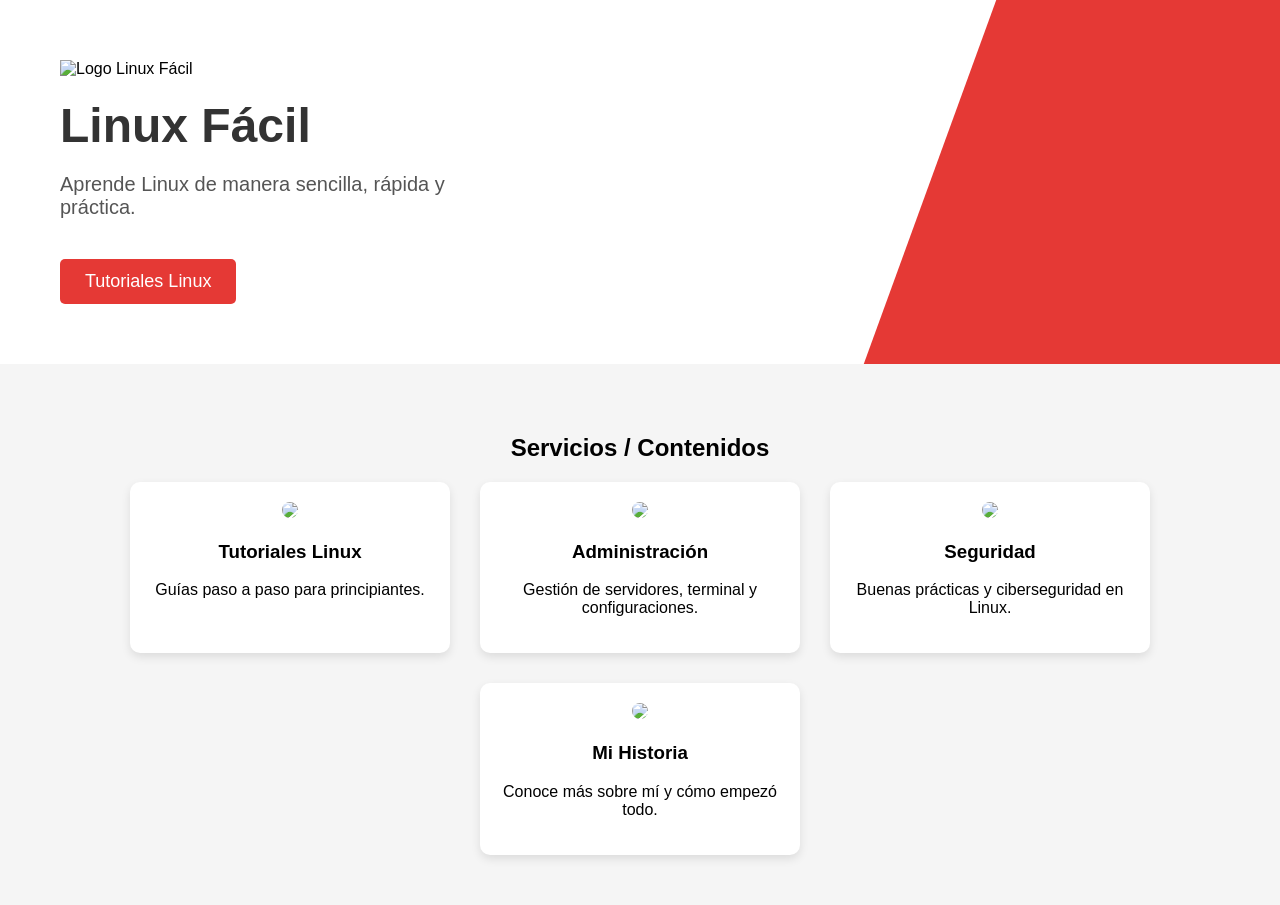
==== index.html @ ea3fd3b8 "Add files via upload" ====
<!DOCTYPE html>
<html lang="es">
<head>
<meta charset="UTF-8">
<title>Linux Fácil - Aprende Linux Fácilmente</title>
<link rel="stylesheet" href="css/style.css">
</head>
<body>
<header>
    <div class="hero-content">
        <img class="logo" src="https://i.postimg.cc/mcX7N1PK/logo.png" alt="Logo Linux Fácil">
        <h1>Linux Fácil</h1>
        <p>Aprende Linux de manera sencilla, rápida y práctica.</p>
        <a class="btn" href="tutoriales.html">Tutoriales Linux</a>
    </div>
    <div class="hero-img">
        <img src="https://i.postimg.cc/2qcnFL1t/banner.png" alt="Banner Linux Fácil">
    </div>
</header>
<div class="section">
    <h2>Servicios / Contenidos</h2>
    <div class="services">
        <a href="tutoriales.html" class="card">
            <img src="https://i.postimg.cc/2qcnFL1t/banner.png">
            <h3>Tutoriales Linux</h3>
            <p>Guías paso a paso para principiantes.</p>
        </a>
        <a href="administracion.html" class="card">
            <img src="https://i.postimg.cc/2qcnFL1t/banner.png">
            <h3>Administración</h3>
            <p>Gestión de servidores, terminal y configuraciones.</p>
        </a>
        <a href="seguridad.html" class="card">
            <img src="https://i.postimg.cc/2qcnFL1t/banner.png">
            <h3>Seguridad</h3>
            <p>Buenas prácticas y ciberseguridad en Linux.</p>
        </a>
        <a href="mihistoria.html" class="card">
            <img src="https://i.postimg.cc/mcX7N1PK/logo.png">
            <h3>Mi Historia</h3>
            <p>Conoce más sobre mí y cómo empezó todo.</p>
        </a>
    </div>
</div>
</body>
</html>
---- css/style.css ----
body { margin:0; font-family: Arial; background:#f5f5f5; }
header { background:#fff; display:flex; padding:60px; align-items:center; justify-content:space-between; position:relative; overflow:hidden; }
header::before { content:""; position:absolute; right:-150px; top:0; width:500px; height:100%; background:#e53935; transform:skewX(-20deg); z-index:1; }
.logo { width:110px; margin-bottom:20px; z-index:2; }
.hero-content { z-index:2; flex:1; }
.hero-content h1 { font-size:48px; margin:0; font-weight:bold; color:#333; }
.hero-content p { color:#555; font-size:20px; max-width:450px; }
.btn { background:#e53935; color:#fff; padding:12px 25px; border-radius:5px; text-decoration:none; font-size:18px; display:inline-block; margin-top:20px; }
.hero-img img { width:420px; border-radius:10px; filter:brightness(0.75); z-index:2; }
.section { padding:50px; text-align:center; }
.services { display:flex; justify-content:center; gap:30px; flex-wrap:wrap; }
.card { background:white; width:280px; padding:20px; border-radius:10px; box-shadow:0 4px 10px rgba(0,0,0,0.1); text-decoration:none; color:black; }
.card img { width:100%; border-radius:10px; }
.title-center { text-align:center; padding:20px; }
.text-box { width:60%; margin:auto; background:white; padding:20px; border-radius:10px; box-shadow:0 4px 10px rgba(0,0,0,0.1); font-size:18px; }
.video-card { width:350px; background:white; border-radius:10px; box-shadow:0 4px 10px rgba(0,0,0,0.1); overflow:hidden; margin:10px; }
iframe { width:100%; height:200px; }
.title { padding:10px; font-size:16px; font-weight:bold; }
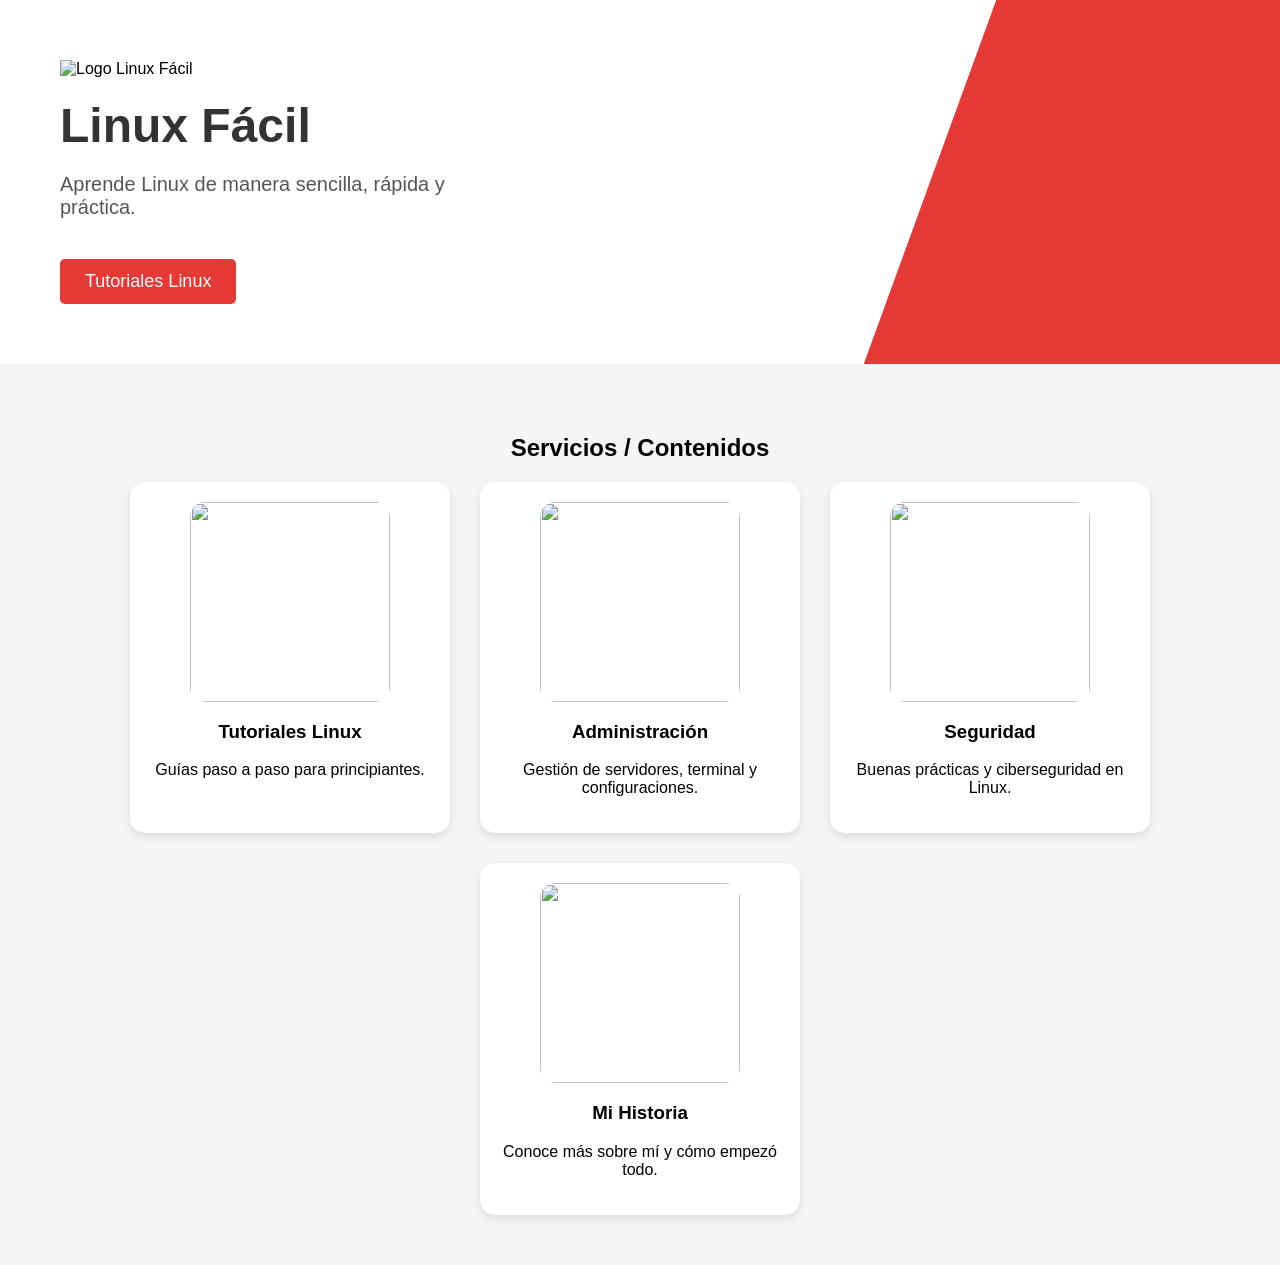
==== commit 6b3d1e71: "Add files via upload" ====
--- a/index.html
+++ b/index.html
@@ -6,6 +6,7 @@
 <link rel="stylesheet" href="css/style.css">
 </head>
 <body>
+
 <header>
     <div class="hero-content">
         <img class="logo" src="https://i.postimg.cc/mcX7N1PK/logo.png" alt="Logo Linux Fácil">
@@ -17,30 +18,37 @@
         <img src="https://i.postimg.cc/2qcnFL1t/banner.png" alt="Banner Linux Fácil">
     </div>
 </header>
+
 <div class="section">
     <h2>Servicios / Contenidos</h2>
     <div class="services">
+
         <a href="tutoriales.html" class="card">
-            <img src="https://i.postimg.cc/2qcnFL1t/banner.png">
+            <img src="https://i.postimg.cc/mcX7N1PK/logo.png">
             <h3>Tutoriales Linux</h3>
             <p>Guías paso a paso para principiantes.</p>
         </a>
+
         <a href="administracion.html" class="card">
-            <img src="https://i.postimg.cc/2qcnFL1t/banner.png">
+            <img src="https://i.postimg.cc/mcX7N1PK/logo.png">
             <h3>Administración</h3>
             <p>Gestión de servidores, terminal y configuraciones.</p>
         </a>
+
         <a href="seguridad.html" class="card">
-            <img src="https://i.postimg.cc/2qcnFL1t/banner.png">
+            <img src="https://i.postimg.cc/mcX7N1PK/logo.png">
             <h3>Seguridad</h3>
             <p>Buenas prácticas y ciberseguridad en Linux.</p>
         </a>
+
         <a href="mihistoria.html" class="card">
             <img src="https://i.postimg.cc/mcX7N1PK/logo.png">
             <h3>Mi Historia</h3>
             <p>Conoce más sobre mí y cómo empezó todo.</p>
         </a>
+
     </div>
 </div>
+
 </body>
-</html>+</html>
--- a/css/style.css
+++ b/css/style.css
@@ -1,18 +1,119 @@
+
 body { margin:0; font-family: Arial; background:#f5f5f5; }
-header { background:#fff; display:flex; padding:60px; align-items:center; justify-content:space-between; position:relative; overflow:hidden; }
-header::before { content:""; position:absolute; right:-150px; top:0; width:500px; height:100%; background:#e53935; transform:skewX(-20deg); z-index:1; }
+
+header {
+    background:#fff;
+    display:flex;
+    padding:60px;
+    align-items:center;
+    justify-content:space-between;
+    position:relative;
+    overflow:hidden;
+}
+
+header::before {
+    content:"";
+    position:absolute;
+    right:-150px;
+    top:0;
+    width:500px;
+    height:100%;
+    background:#e53935;
+    transform:skewX(-20deg);
+    z-index:1;
+}
+
 .logo { width:110px; margin-bottom:20px; z-index:2; }
+
 .hero-content { z-index:2; flex:1; }
-.hero-content h1 { font-size:48px; margin:0; font-weight:bold; color:#333; }
+.hero-content h1 { font-size:48px; margin:0; color:#333; }
 .hero-content p { color:#555; font-size:20px; max-width:450px; }
-.btn { background:#e53935; color:#fff; padding:12px 25px; border-radius:5px; text-decoration:none; font-size:18px; display:inline-block; margin-top:20px; }
-.hero-img img { width:420px; border-radius:10px; filter:brightness(0.75); z-index:2; }
+
+.btn {
+    background:#e53935;
+    color:#fff;
+    padding:12px 25px;
+    border-radius:5px;
+    text-decoration:none;
+    font-size:18px;
+    display:inline-block;
+    margin-top:20px;
+}
+
+.hero-img img {
+    width:420px;
+    border-radius:10px;
+    filter:brightness(0.75);
+}
+
 .section { padding:50px; text-align:center; }
-.services { display:flex; justify-content:center; gap:30px; flex-wrap:wrap; }
-.card { background:white; width:280px; padding:20px; border-radius:10px; box-shadow:0 4px 10px rgba(0,0,0,0.1); text-decoration:none; color:black; }
-.card img { width:100%; border-radius:10px; }
+
+.services {
+    display:flex;
+    justify-content:center;
+    gap:30px;
+    flex-wrap:wrap;
+}
+
+.card {
+    background:white;
+    width:280px;
+    padding:20px;
+    border-radius:15px;
+    box-shadow:0 4px 10px rgba(0,0,0,0.1);
+    text-decoration:none;
+    color:black;
+}
+
+.card img {
+    width:200px;
+    height:200px;
+    object-fit:cover;
+    border-radius:15px;
+    display:block;
+    margin:auto;
+}
+
 .title-center { text-align:center; padding:20px; }
-.text-box { width:60%; margin:auto; background:white; padding:20px; border-radius:10px; box-shadow:0 4px 10px rgba(0,0,0,0.1); font-size:18px; }
-.video-card { width:350px; background:white; border-radius:10px; box-shadow:0 4px 10px rgba(0,0,0,0.1); overflow:hidden; margin:10px; }
-iframe { width:100%; height:200px; }
-.title { padding:10px; font-size:16px; font-weight:bold; }+
+.text-box {
+    width:60%;
+    margin:auto;
+    background:white;
+    padding:20px;
+    border-radius:10px;
+    box-shadow:0 4px 10px rgba(0,0,0,0.1);
+    font-size:18px;
+}
+
+#video-container {
+    display:flex;
+    flex-wrap:wrap;
+    justify-content:center;
+    gap:20px;
+    padding:20px;
+}
+
+.video-card {
+    width:300px;
+    background:white;
+    border-radius:12px;
+    box-shadow:0 4px 10px rgba(0,0,0,0.1);
+    overflow:hidden;
+    transition:0.3s;
+}
+
+.video-card:hover {
+    transform:scale(1.05);
+}
+
+.video-card img {
+    width:100%;
+    height:180px;
+    object-fit:cover;
+}
+
+.video-card .title {
+    padding:10px;
+    font-weight:bold;
+}
